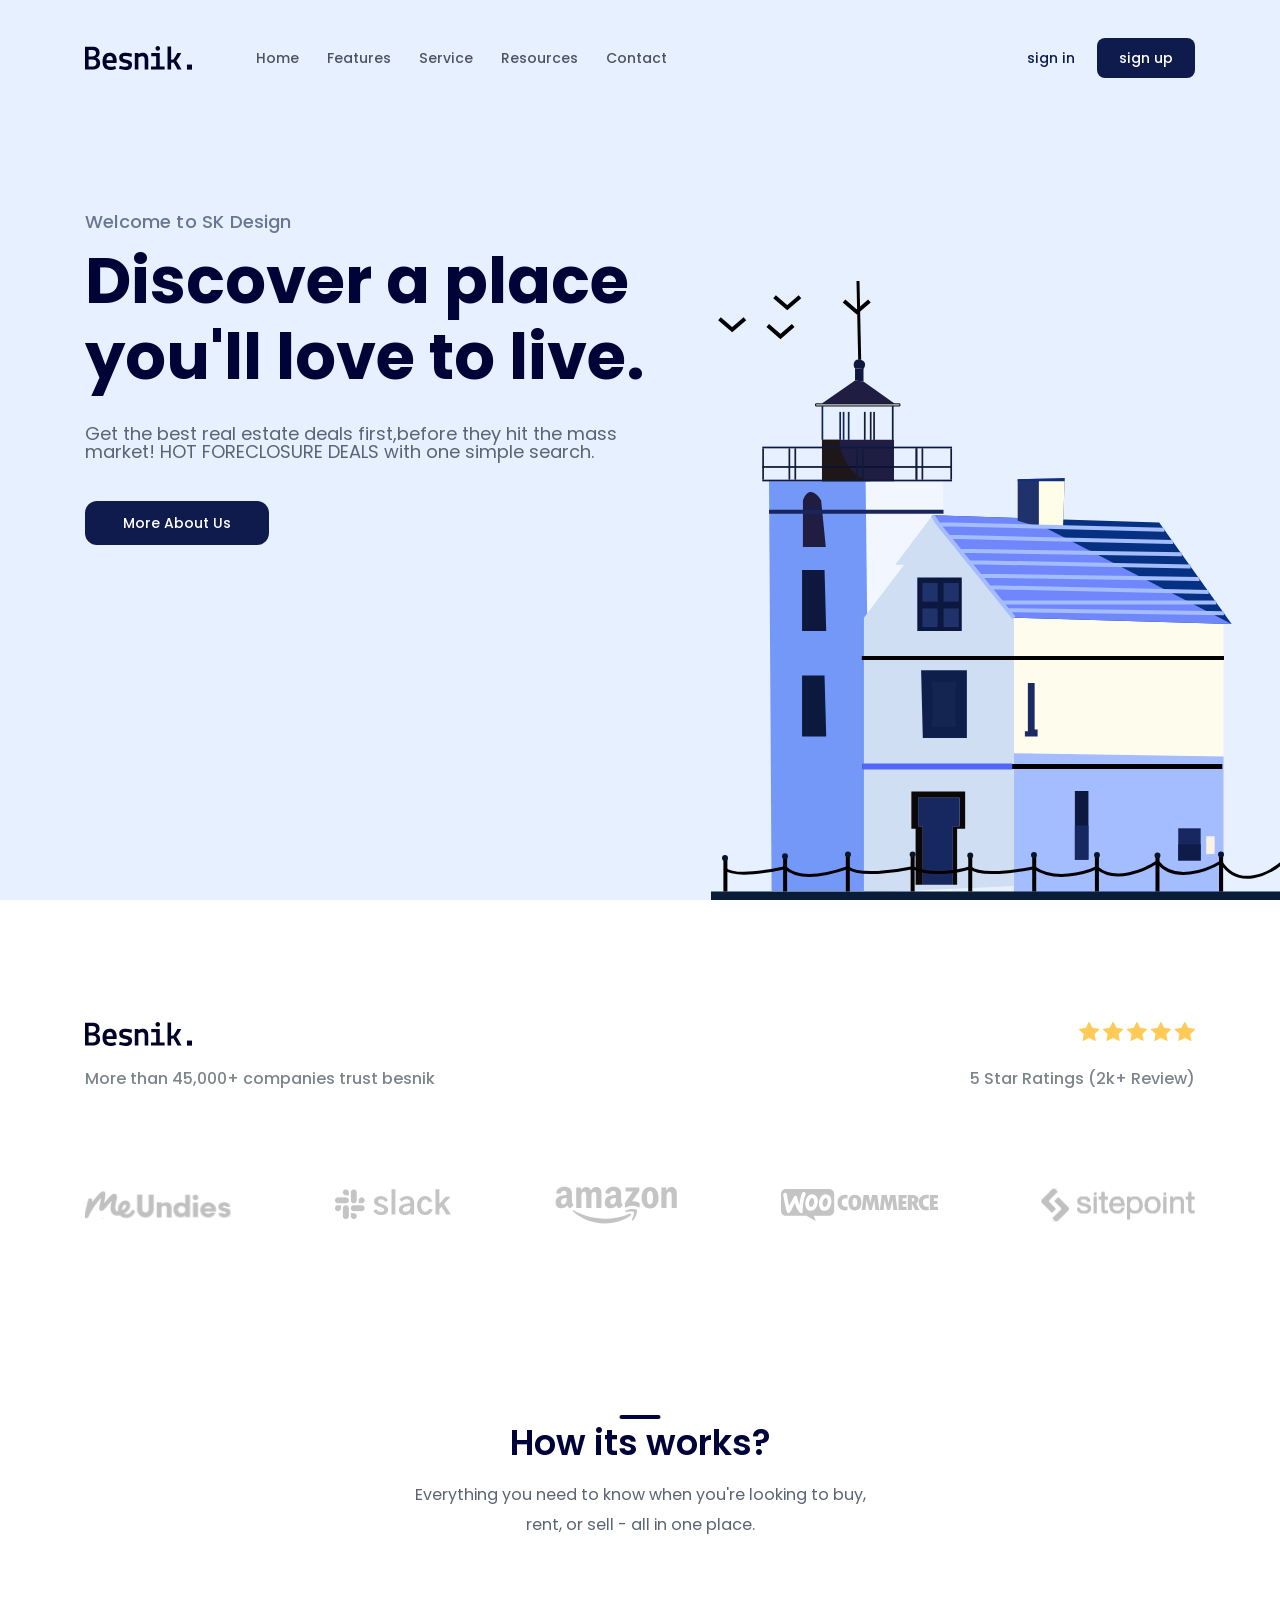
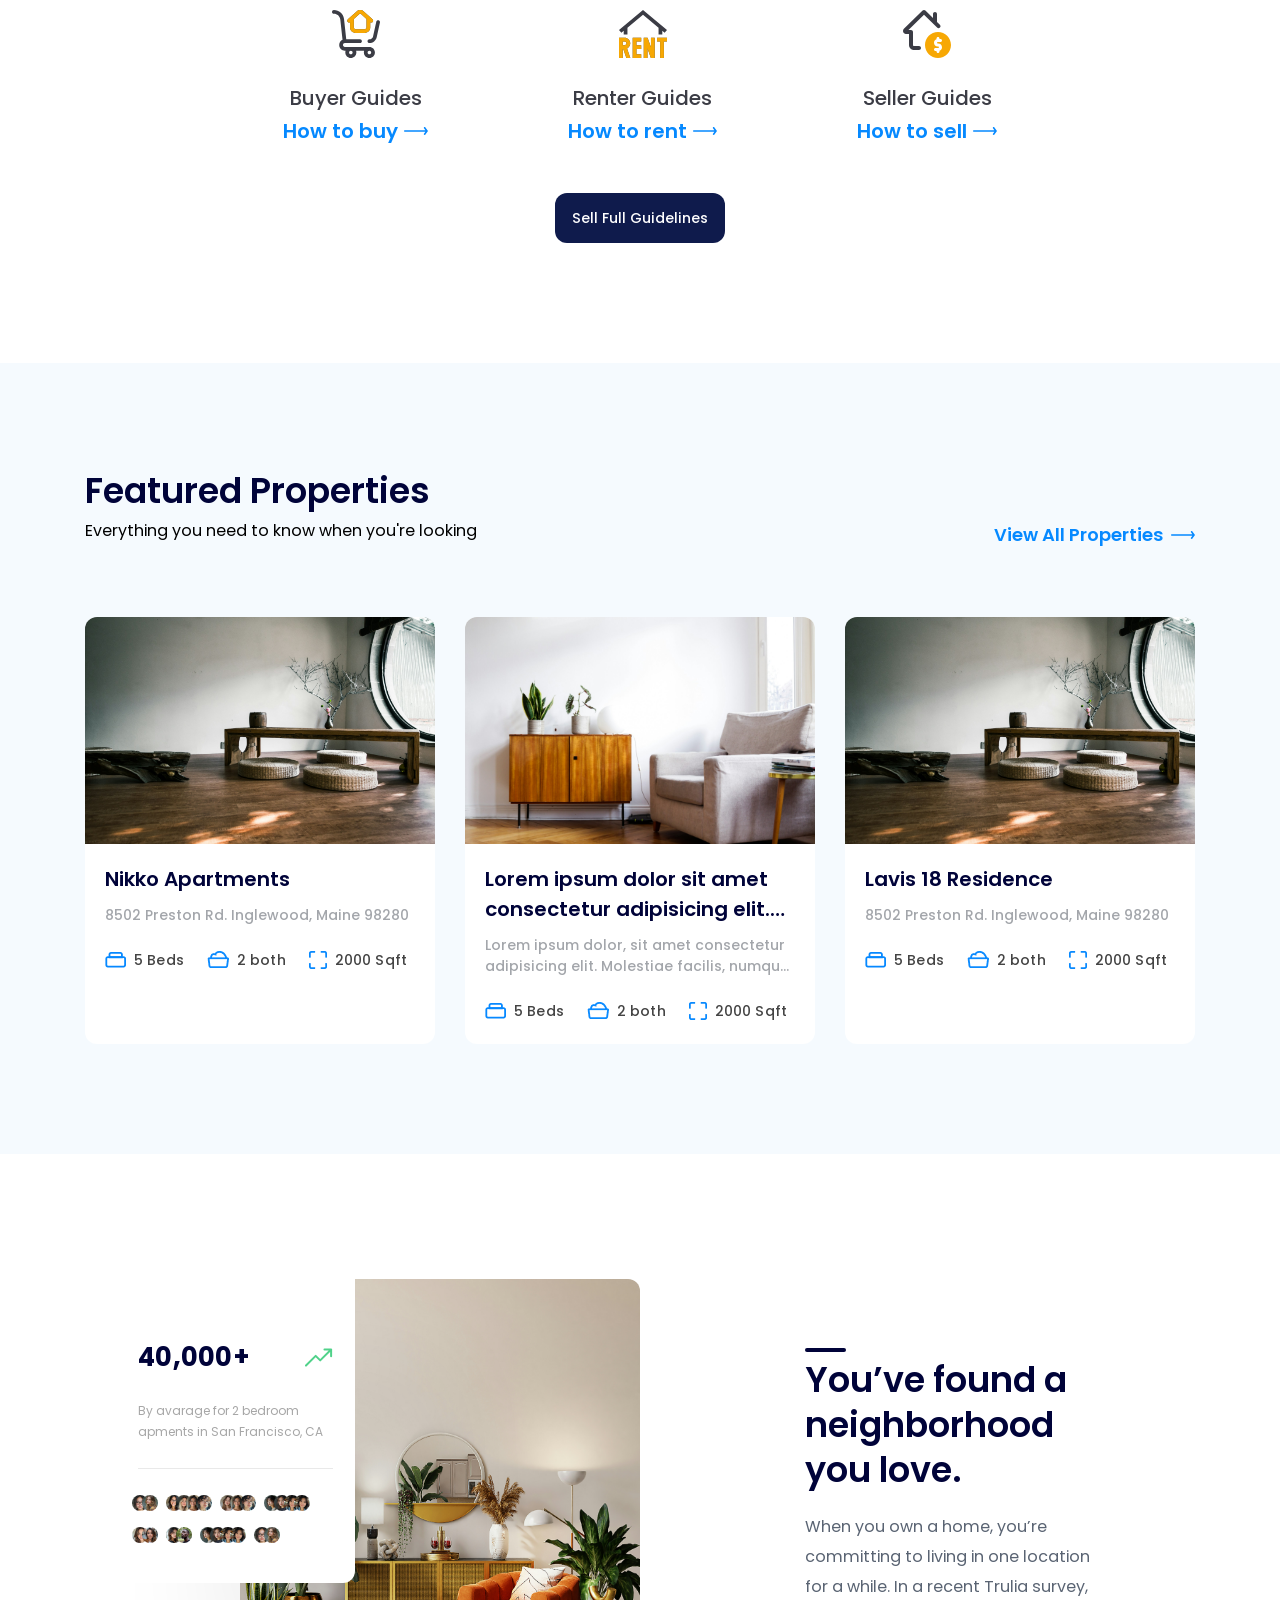
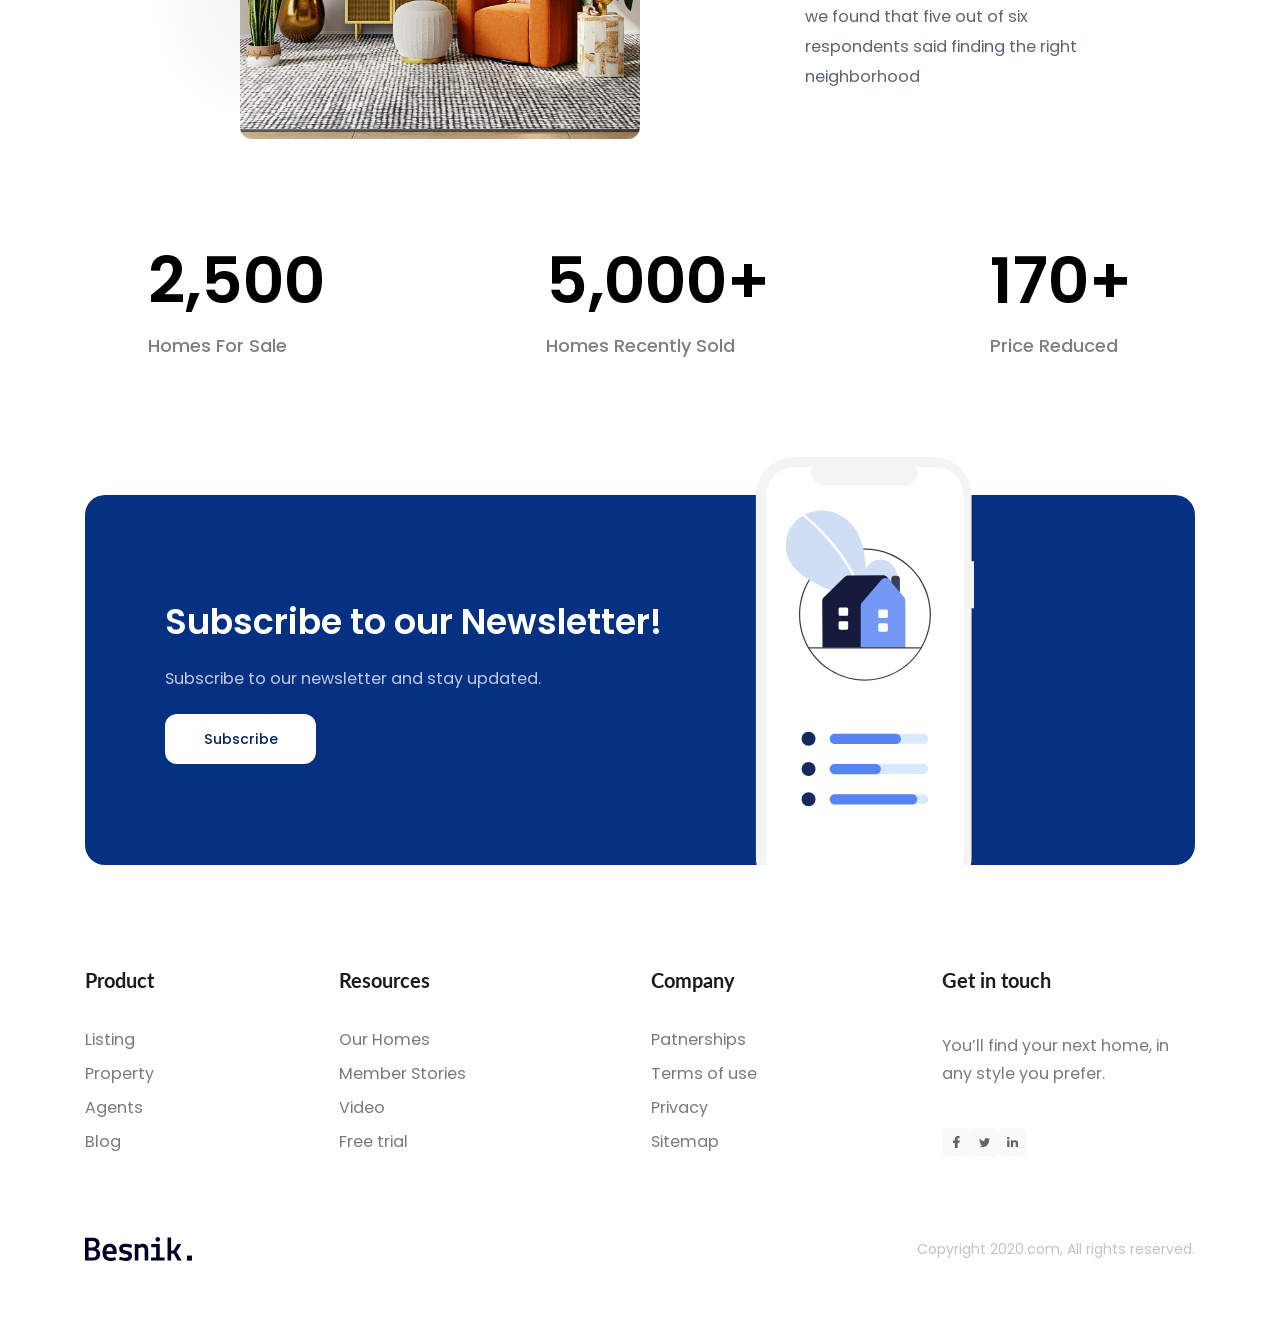
==== index.html @ 7d2c2325 "first commit" ====
<!DOCTYPE html>
<html lang="en">
<head>
    <meta charset="UTF-8">
    <meta name="viewport" content="width=device-width, initial-scale=1.0">
    <title>SK Design</title>
    <link rel="stylesheet" href="./assets/css/reset.css">
    <link rel="preconnect" href="https://fonts.googleapis.com">
    <link rel="preconnect" href="https://fonts.gstatic.com" crossorigin>
    <!-- <link href="https://fonts.googleapis.com/css2?family=EB+Garamond:ital,wght@0,400..800;1,400..800&family=Poppins:ital,wght@0,100;0,200;0,300;0,400;0,500;0,600;0,700;0,800;0,900;1,100;1,200;1,300;1,400;1,500;1,600;1,700;1,800;1,900&display=swap" rel="stylesheet"> -->
    <link rel="preconnect" href="https://fonts.googleapis.com">
    <link rel="preconnect" href="https://fonts.gstatic.com" crossorigin>
    <link href="https://fonts.googleapis.com/css2?family=EB+Garamond:ital,wght@0,400..800;1,400..800&family=Lato:ital,wght@0,100;0,300;0,400;0,700;0,900;1,100;1,300;1,400;1,700;1,900&family=Poppins:ital,wght@0,100;0,200;0,300;0,400;0,500;0,600;0,700;0,800;0,900;1,100;1,200;1,300;1,400;1,500;1,600;1,700;1,800;1,900&display=swap" rel="stylesheet">
    <link rel="stylesheet" href="./assets/font/stylesheet.css">
    <link rel="stylesheet" href="./assets/css/style.css">
</head>
<body>
    <main >
        <!-- header -->
        <header class="header">
            <div class="content">
                <nav class="navbar">
                    <!-- logo -->
                    <img src="./assets/img/Logo.svg" alt="SK Design</title>">
                    <!-- navigation -->
                    <ul>
                        <li><a href="#!">Home</a></li>
                        <li><a href="#!">Features</a></li>
                        <li><a href="#!">Service</a></li>
                        <li><a href="#!">Resources</a></li>
                        <li><a href="#!">Contact</a></li>
                    </ul>
                    <!-- action_btn -->
                    <div class="action">
                        <a href="#!" class="action-link">sign in</a>
                        <a href="#!" class="btn action_btn">sign up</a>
                    </div>

                </nav>
                <div class="hero">
                    <div class="info">
                        <p class="sub-title">Welcome to SK Design</p>
                        <h1 class="title">Discover a place you'll love to live.</h1>
                        <p class="desc">Get the best real estate deals first,before they hit the mass market! HOT FORECLOSURE DEALS with one simple search.</p>
                        <a href="#!" class="btn hero-cta">More About Us</a>
                    </div>

                    <img src="./assets/img/house illustration.svg" 
                    alt="Discover a place you'll love to live." 
                    class="hero-img">
                </div>
            </div>
        </header>

        <!-- clients -->
        <div class="clients">
            <div class="content">
                <div class="row">
                    <!-- logo -->
                    <img src="./assets/img/Logo.svg" alt="SK Design</title>">

                    <!-- stars -->
                     <div class="stars">
                        <img src="./assets/img/Star.png" alt="stars">
                     </div>
                </div>
                <div class="row row-desc">
                    <p class="desc">More than 45,000+ companies trust besnik</p>
                    <p class="desc">5 Star Ratings (2k+ Review)</p>
                </div>
                <div class="image">
                    <img src="./assets/img/clients-1.svg" alt="clients-1">
                    <img src="./assets/img/clients-2.png" alt="clients-2">
                    <img src="./assets/img/clients-3.svg" alt="clients-3">
                    <img src="./assets/img/clients-4.svg" alt="clients-4">
                    <img src="./assets/img/clients-5.svg" alt="clients-5">
                </div>
            </div>
        </div>

        <!-- Guides -->
        <div class="guides">
            <div class="content">
                <h2 class="sub-title">How its works?</h2>
                <p class="desc">Everything you need to know when you're looking to buy, rent, or sell - all in one place.</p>
            </div>

            <!-- list-guide -->
             <ul class="list-guide">
                <li class="guide-item">
                    <img src="./assets/img/list-guide-1.svg" alt="Buyer Guides" class="icon">
                    <h3 class="title">Buyer Guides</h3>
                    <a href="#!" class="link">
                        <span>How to buy</span>
                        <img src="./assets/img/arrow-Controls 2.svg" alt="" class="arrow">
                    </a>
                </li>
                <li class="guide-item">
                    <img src="./assets/img/list-guide-2.svg" alt="Renter Guides" class="icon">
                    <h3 class="title">Renter Guides</h3>
                    <a href="#!" class="link">
                        <span>How to rent</span>
                        <img src="./assets/img/arrow-Controls 2.svg" alt="" class="arrow">
                    </a>
                </li>
                <li class="guide-item">
                    <img src="./assets/img/list-guide-3.svg" alt="Seller Guides" class="icon">
                    <h3 class="title">Seller Guides</h3>
                    <a href="#!" class="link">
                        <span>How to sell</span>
                        <img src="./assets/img/arrow-Controls 2.svg" alt="" class="arrow">
                    </a>
                </li>
             </ul>

            <div class="guide-cta">
                <a href="#!" class="btn">Sell Full Guidelines</a>
            </div>
        </div>

        <!-- featured -->
         <div class="featured">
            <div class="content">
                <header>
                    <h2 class="sub-title">Featured Properties</h2>
                    <div class="row">
                        <p class="desc">Everything you need to know when you're looking</p>
                        <a href="#!" class="link">
                            <span>View All Properties</span>
                            <img src="./assets/img/arrow-Controls 2.svg" alt="arrow" class="arrow">
                        </a>
                    </div>
                </header>

                <div class="list">
                    <!-- item1 -->
                    <div class="item">
                        <a href="#!"><img src="./assets/img/feature_1.jpg" alt="Nikko Apartments" class="thumb"></a>
                        <div class="body">
                            <h3 class="title"><a href="#!">Nikko Apartments</a></h3>
                            <p class="desc">8502 Preston Rd. Inglewood, Maine 98280</p>
                            <div class="info">
                                <img src="./assets/img/label_1.svg" alt="" class="icon">
                                <span class="label">5 Beds</span>

                                <img src="./assets/img/label_2.png" alt="" class="icon">
                                <span class="label">2 both</span>

                                <img src="./assets/img/label_3.png" alt="" class="icon">
                                <span class="label">2000 Sqft</span>
                            </div>
                        </div>
                    </div>
                    <!-- item2 -->
                    <div class="item">
                        <a href="#!"><img src="./assets/img/feature_2.jpg" alt="CouCou Homestead" class="thumb"></a>
                        <div class="body">
                            <h3 class="title"><a href="#!" class="line-clamp">Lorem ipsum dolor sit amet consectetur adipisicing elit. Ut tempore sint labore sequi nulla corporis, quaerat laudantium ad expedita officiis?</a></h3>
                            <p class="desc line-clamp --line-clamp: 3;">Lorem ipsum dolor, sit amet consectetur adipisicing elit. Molestiae facilis, numquam iure vel aliquam non blanditiis aperiam aliquid, laborum distinctio dolorem doloremque aut dolore minus dignissimos laboriosam. Necessitatibus, esse quam!</p>
                            <div class="info">
                                <img src="./assets/img/label_1.svg" alt="" class="icon">
                                <span class="label">5 Beds</span>

                                <img src="./assets/img/label_2.png" alt="" class="icon">
                                <span class="label">2 both</span>

                                <img src="./assets/img/label_3.png" alt="" class="icon">
                                <span class="label">2000 Sqft</span>
                            </div>
                        </div>
                    </div>
                    <!-- item3 -->
                    <div class="item">
                        <a href="#!"><img src="./assets/img/feature_1.jpg" alt="Lavis 18 Residence" class="thumb"></a>
                        <div class="body">
                            <h3 class="title"><a href="#!">Lavis 18 Residence</a></h3>
                            <p class="desc">8502 Preston Rd. Inglewood, Maine 98280</p>
                            <div class="info">
                                <img src="./assets/img/label_1.svg" alt="" class="icon">
                                <span class="label">5 Beds</span>

                                <img src="./assets/img/label_2.png" alt="" class="icon">
                                <span class="label">2 both</span>

                                <img src="./assets/img/label_3.png" alt="" class="icon">
                                <span class="label">2000 Sqft</span>
                            </div>
                        </div>
                    </div>
                </div>
            </div>
         </div>

         <!-- STATS -->
          <div class="stats">
            <div class="content">
                <div class="row">
                    <div class="img-block">
                        <img class="image" src="./assets/img/stats_img.jpg" alt="stats">

                        <!-- trend -->
                        <div class="stats-trend">
                            <div class="row"><strong class="value">40,000+</strong>
                            <img src="./assets/img/Vector 120.svg" alt="vector" class="icon">
                        </div>
                            <p class="desc">By avarage for 2 bedroom apments in San Francisco, CA</p>
                            <div class="seprate"></div>
                            <div class="avatar-block">
                                <div class="avatar-group">
                                    <img src="./assets/img/uifaces-human-image.jpg" alt="" class="avatar">
                                    <img src="./assets/img/uifaces-human-image (1).jpg" alt="" class="avatar">
                                </div>
                                <div class="avatar-group">
                                    <img src="./assets/img/uifaces-human-image (2).jpg" alt="" class="avatar">
                                    <img src="./assets/img/uifaces-human-image (3).jpg" alt="" class="avatar">
                                    <img src="./assets/img/uifaces-human-image (14).jpg" alt="" class="avatar">
                                    <img src="./assets/img/uifaces-human-image (5).jpg" alt="" class="avatar">
                                </div>
                                <div class="avatar-group">
                                    <img src="./assets/img/uifaces-human-image (4).jpg" alt="" class="avatar">
                                    <img src="./assets/img/uifaces-human-image (14).jpg" alt="" class="avatar">
                                    <img src="./assets/img/uifaces-human-image (5).jpg" alt="" class="avatar">
                                </div>
                                <div class="avatar-group">
                                    <img src="./assets/img/uifaces-human-image (6).jpg" alt="" class="avatar">
                                    <img src="./assets/img/uifaces-human-image (7).jpg" alt="" class="avatar">
                                    <img src="./assets/img/uifaces-human-image (15).jpg" alt="" class="avatar">
                                    <img src="./assets/img/uifaces-human-image (15).jpg" alt="" class="avatar">
                                </div>
                                <div class="avatar-group">
                                    <img src="./assets/img/uifaces-human-image (8).jpg" alt="" class="avatar">
                                    <img src="./assets/img/uifaces-human-image (9).jpg" alt="" class="avatar">
                                </div>
                                <div class="avatar-group">
                                    <img src="./assets/img/uifaces-human-image (10).jpg" alt="" class="avatar">
                                    <img src="./assets/img/uifaces-human-image (11).jpg" alt="" class="avatar">
                                </div>
                                <div class="avatar-group">
                                    <img src="./assets/img/uifaces-human-image (6).jpg" alt="" class="avatar">
                                    <img src="./assets/img/uifaces-human-image (7).jpg" alt="" class="avatar">
                                    <img src="./assets/img/uifaces-human-image (15).jpg" alt="" class="avatar">
                                    <img src="./assets/img/uifaces-human-image (15).jpg" alt="" class="avatar">
                                </div>
                                <div class="avatar-group">
                                    <img src="./assets/img/uifaces-human-image.jpg" alt="" class="avatar">
                                    <img src="./assets/img/uifaces-human-image (1).jpg" alt="" class="avatar">
                                </div>
                            </div>
                         </div>
                    </div>
                    <div class="info">
                        <h2 class="sub-title">You’ve found a neighborhood you love.</h2>
                        <p class="desc">When you own a home, you’re committing to living in one location for a while.
                             In a recent Trulia survey, we found that five out of six respondents 
                             said finding the right neighborhood 
                        </p>
                    </div>
                </div>
                <div class="row qty-row">
                    <div class="qty-item">
                        <strong class="qty">2,500</strong>
                        <p class="qty-desc">Homes For Sale</p>
                    </div>
                    <div class="qty-item">
                        <strong class="qty">5,000+</strong>
                        <p class="qty-desc">Homes Recently Sold</p>
                    </div>
                    <div class="qty-item">
                        <strong class="qty">170+</strong>
                        <p class="qty-desc">Price Reduced</p>
                    </div>
                </div>
            </div>
          </div>

          <!-- Subscription -->
           <div class="subscription">
            <div class="content">
                <div class="body">
                    <div class="info">
                        <h2 class="sub-title">Subscribe to our Newsletter!</h2>
                        <p class="desc">Subscribe to our newsletter and stay updated.</p>
                        <a href=".#" class="btn">Subscribe</a>
                    </div>
                    <img src="./assets/img/subscription.svg" alt="" class="image">
                </div>
            </div>
           </div>

           <footer class="footer">
            <div class="content">
                <div class="row row-top">
                    <!-- product -->
                    <div class="column">
                        <h3 class="heading">Product</h3>
                        <ul class="list">
                            <li class="item"><a href="#!">Listing</a></li>
                            <li class="item"><a href="#!">Property</a></li>
                            <li class="item"><a href="#!">Agents</a></li>
                            <li class="item"><a href="#!">Blog</a></li>
                        </ul>
                    </div>

                    <!-- resources -->
                    <div class="column">
                        <h3 class="heading">Resources</h3>
                        <ul class="list">
                            <li class="item"><a href="#!">Our Homes</a></li>
                            <li class="item"><a href="#!">Member Stories</a></li>
                            <li class="item"><a href="#!">Video</a></li>
                            <li class="item"><a href="#!">Free trial</a></li>
                        </ul>
                    </div>
                    <!-- company -->
                    <div class="column">
                        <h3 class="heading">Company</h3>
                            <ul class="list">
                            <li class="item"><a href="#!">Patnerships</a></li>
                            <li class="item"><a href="#!">Terms of use</a></li>
                            <li class="item"><a href="#!">Privacy</a></li>
                            <li class="item"><a href="#!">Sitemap</a></li>
                        </ul>
                    </div>
                    <!-- get in touch -->
                    <div class="column">
                        <h3 class="heading">Get in touch</h3>
                        <p class="desc">You’ll find your next home, in any style you prefer.</p>
                        <div class="social">
                            <a href="#!" class="social-link"><img src="./assets/img/Facebook icon.svg" alt=""></a>
                            <a href="#!" class="social-link"><img src="./assets/img/twitter icon.svg" alt=""></a>
                            <a href="#!" class="social-link"><img src="./assets/img/lindedin icon.svg" alt=""></a>
                        </div>
                    </div>
                </div>
                <div class="row row-bottom">
                    <img src="./assets/img/Logo.svg" alt="" class="logo">
                    <p class="copywrite">Copyright 2020.com, All rights reserved.</p>
                </div>
            </div>
           </footer>
    </main>
</body>
</html>
---- assets/font/stylesheet.css ----
/* font Poppins */
@font-face {
    font-family: 'Poppins';
    src: url('Poppins/Poppins-Black.woff2') format('woff2'),
        url('Poppins/Poppins-Black.woff') format('woff');
    font-weight: 900;
    font-style: normal;
    font-display: swap;
}

@font-face {
    font-family: 'Poppins';
    src: url('Poppins/Poppins-ExtraBold.woff2') format('woff2'),
        url('Poppins/Poppins-ExtraBold.woff') format('woff');
    font-weight: bold;
    font-style: normal;
    font-display: swap;
}

@font-face {
    font-family: 'Poppins';
    src: url('Poppins/Poppins-BlackItalic.woff2') format('woff2'),
        url('Poppins/Poppins-BlackItalic.woff') format('woff');
    font-weight: 900;
    font-style: italic;
    font-display: swap;
}

@font-face {
    font-family: 'Poppins';
    src: url('Poppins/Poppins-ExtraBoldItalic.woff2') format('woff2'),
        url('Poppins/Poppins-ExtraBoldItalic.woff') format('woff');
    font-weight: bold;
    font-style: italic;
    font-display: swap;
}

@font-face {
    font-family: 'Poppins';
    src: url('Poppins/Poppins-BoldItalic.woff2') format('woff2'),
        url('Poppins/Poppins-BoldItalic.woff') format('woff');
    font-weight: bold;
    font-style: italic;
    font-display: swap;
}

@font-face {
    font-family: 'Poppins';
    src: url('Poppins/Poppins-Bold.woff2') format('woff2'),
        url('Poppins/Poppins-Bold.woff') format('woff');
    font-weight: bold;
    font-style: normal;
    font-display: swap;
}

@font-face {
    font-family: 'Poppins';
    src: url('Poppins/Poppins-ExtraLight.woff2') format('woff2'),
        url('Poppins/Poppins-ExtraLight.woff') format('woff');
    font-weight: 200;
    font-style: normal;
    font-display: swap;
}

@font-face {
    font-family: 'Poppins';
    src: url('Poppins/Poppins-Light.woff2') format('woff2'),
        url('Poppins/Poppins-Light.woff') format('woff');
    font-weight: 300;
    font-style: normal;
    font-display: swap;
}

@font-face {
    font-family: 'Poppins';
    src: url('Poppins/Poppins-Italic.woff2') format('woff2'),
        url('Poppins/Poppins-Italic.woff') format('woff');
    font-weight: normal;
    font-style: italic;
    font-display: swap;
}

@font-face {
    font-family: 'Poppins';
    src: url('Poppins/Poppins-ExtraLightItalic.woff2') format('woff2'),
        url('Poppins/Poppins-ExtraLightItalic.woff') format('woff');
    font-weight: 200;
    font-style: italic;
    font-display: swap;
}

@font-face {
    font-family: 'Poppins';
    src: url('Poppins/Poppins-MediumItalic.woff2') format('woff2'),
        url('Poppins/Poppins-MediumItalic.woff') format('woff');
    font-weight: 500;
    font-style: italic;
    font-display: swap;
}

@font-face {
    font-family: 'Poppins';
    src: url('Poppins/Poppins-Medium.woff2') format('woff2'),
        url('Poppins/Poppins-Medium.woff') format('woff');
    font-weight: 500;
    font-style: normal;
    font-display: swap;
}

@font-face {
    font-family: 'Poppins';
    src: url('Poppins/Poppins-LightItalic.woff2') format('woff2'),
        url('Poppins/Poppins-LightItalic.woff') format('woff');
    font-weight: 300;
    font-style: italic;
    font-display: swap;
}

@font-face {
    font-family: 'Poppins';
    src: url('Poppins/Poppins-Regular.woff2') format('woff2'),
        url('Poppins/Poppins-Regular.woff') format('woff');
    font-weight: normal;
    font-style: normal;
    font-display: swap;
}

@font-face {
    font-family: 'Poppins';
    src: url('Poppins/Poppins-SemiBold.woff2') format('woff2'),
        url('Poppins/Poppins-SemiBold.woff') format('woff');
    font-weight: 600;
    font-style: normal;
    font-display: swap;
}

@font-face {
    font-family: 'Poppins';
    src: url('Poppins/Poppins-SemiBoldItalic.woff2') format('woff2'),
        url('Poppins/Poppins-SemiBoldItalic.woff') format('woff');
    font-weight: 600;
    font-style: italic;
    font-display: swap;
}

@font-face {
    font-family: 'Poppins';
    src: url('Poppins/Poppins-ThinItalic.woff2') format('woff2'),
        url('Poppins/Poppins-ThinItalic.woff') format('woff');
    font-weight: 100;
    font-style: italic;
    font-display: swap;
}

@font-face {
    font-family: 'Poppins';
    src: url('Poppins/Poppins-Thin.woff2') format('woff2'),
        url('Poppins/Poppins-Thin.woff') format('woff');
    font-weight: 100;
    font-style: normal;
    font-display: swap;
}
---- assets/css/style.css ----
* {
    box-sizing: border-box;
}

:root {
    --primary-color: #0F1B4C;
}

html {
    font-size: 62.5%;
}

body {
    font-size: 1.6rem;
    font-family: 'Poppins', sans-serif;
}

a {
    text-decoration: none;
}

.btn {
    display: inline-block;
    min-width: 98px;
    padding: 18px 16px;
    border-radius: 12px;
    background: var(--primary-color);
    color: #FFF;
    text-align: center;
    font-size: 1.4rem;
    font-weight: 500;
}

.btn:hover {
    opacity: 0.9;
}

/* common */
.content {
    width: 1110px;
    margin-left: auto;
    margin-right: auto;
    max-width: calc(100% - 48px);
}

.line-clamp {
    display: -webkit-box;
    -webkit-line-clamp: var(--line-clamp, 2);
    -webkit-box-orient: vertical;
    overflow: hidden;
    line-clamp: var(--line-clamp, 2);
}


.header {
    
    position: relative;
    background-color: #E6F0FF;
    height: 100vh;
}

.navbar {
    display: flex;
    align-items: center;
    padding-top: 38px;
}

.navbar ul {
    display: flex;
    margin-left: 50px;
}

.navbar .action {
    margin-left: auto;
}

.navbar ul a {
    color: #4F5361;
    font-size: 1.4rem;
    font-weight: 500;
    padding: 8px 14px;
}

.navbar ul a:hover{
    text-decoration: underline;
}

.navbar .action-link {
    color: var(--primary-color);
    font-size: 1.4rem;
    font-weight: 500;
}

.navbar .action .action_btn {
    padding: 13px 16px;
    margin-left: 18px;
    border-radius: 8px;
}

.hero {
    margin-top: 130px;
}

.hero .info {
    width: 51%
}

.hero .sub-title {
    color: #687690;
    font-size: 1.8rem;
    font-weight: 500;
    line-height: 1.5;
    letter-spacing: 0.01em;
}

.hero .title {
    margin-top: 8px;
    color: #000336;
    font-size: 6.4rem;
    font-weight: 700;
    line-height: 1.19;
}

.hero .desc {
    margin-top: 30px;
    color: #5A6473;
    font-size: 1.8rem;
    font-weight: 400;
}

.hero .hero-cta {
    margin-top: 40px;
    padding: 15px 38px;
}

.hero-img {
    position: absolute;
    bottom: 0;
    right: calc((100vw - 1110px) / 2 - 100px);
}

/* clients */

.clients {
    margin-top: 122px;
}
.clients .row {
    display: flex;
    justify-content: space-between;
}

.clients .desc {
    color: #7D8589;
    font-family: Poppins;
    font-size: 1.6rem;
    font-weight: 500;
    line-height: 1.25; /* 125% */
}

.clients .row-desc {
    margin-top: 23px;
}

.clients .image {
    display: flex;
    justify-content: space-between;
    margin-top: 96px;
}

/* guide */

.guides {
    margin-top: 200px;
}

.guides .sub-title {
    position: relative;
    color: #000339;
    text-align: center;
    font-size: 3.5rem;
    font-weight: 600;
    line-height: 1; /* 100% */
}

.guides .sub-title::before {
    position: absolute;
    top: -10px;
    left: 50%;
    transform: translateX(-50%);
    content: '';
    display: inline-block;
    width: 41px;
    height: 4px;
    border-radius: 12px;
    background: #000339;
}

.guides .desc {
    margin: 20px auto 0;
    width: 459px;
    max-width: 100%;
    color: #5A6473;
    text-align: center;
    font-size: 1.6rem;
    font-weight: 400;
    line-height: 1.875;
}

.list-guide {
    display: flex;
    justify-content: center;
    margin-top: 70px;
}

.guide-item {
    margin: 0 70px;
    text-align: center;
}

.guide-item .title {
    margin-top: 26px;
    color: #3B3C45;
    font-size: 2rem;
    font-weight: 500;
    line-height: 1.1; /* 110% */
}

.guide-item .link {
    display: flex;
    align-items: center;
    margin-top: 10px;
    color: #0689FF;
    font-weight: 600;
    line-height: 1.1;
    font-size: 2rem;
}

.guide-item .link .arrow {
    margin-left: 6px;

}

.guide-cta {
    display: flex;
    justify-content: center;
    margin-top: 50px;
}


.guide-cta .btn {
    min-width: 170px;
}

/* feature */

.featured {
    margin-top: 120px;
    background: #F5FAFE;
    padding: 110px 0;
}
.featured .sub-title {
    color: #000339;
    font-size: 3.5rem;
    font-weight: 600;
    line-height: 1; /* 100% */
}

.featured .row {
    display: flex;
    justify-content: space-between;
    margin-top: 15px;
}

.featured .row-desc {
    color: #5A6473;
    font-size: 1.6rem;
    font-weight: 400;
    line-height: 1.875;
}

.featured .link {
    display: flex;
    align-items: center;
    color: #0689FF;
    text-align: right;
    font-size: 1.8rem;
    font-weight: 600;
}

.featured .link .arrow {
    margin-left: 8px;
}

.featured .list {
    display: flex;
    gap: 30px;
    margin-top: 70px;
}

.featured .item {
    flex: 1;
    background: #fff;
    border-radius: 12px;
    /* overflow: hidden; */
}

.featured .item .thumb {
    width: 100%;
    height: 227px;
    object-fit: cover;
    border-top-left-radius: 12px;
    border-top-right-radius: 12px;
}

.featured .item .body {
    padding: 17px 20px 24px;
}

.featured .item .title a {
    color: #000339;
    font-size: 2rem;
    font-weight: 600;
    line-height: 1.5; 
}

.featured .item .title a:hover {
    text-decoration: underline;
    color: #162ae0;
}

.featured .item .desc {
    margin-top: 11px;
    color: #A3A6AB;
    font-size: 1.4rem;
    font-weight: 500;
    line-height: 1.5;
    word-break: break-all;
}

.featured .item .info {
    display: flex;
    align-items: center;
    margin-top: 24px;
}

.featured .item  .icon {
    margin-left: 23px;
}

.featured .item  .icon:first-child {
    margin-left: 0;
}

.featured .item  .label {
    margin-left: 8px;
    color: #444;
    font-size: 1.4rem;
    font-weight: 500;
    letter-spacing: 0.01em;
}

.stats {
    margin-top: 75px;
    padding: 50px 0;
}

.stats .content {
    width: 1048px;
}

.stats .row {
    display: flex;
}

.stats .img-block, 
.stats .info {
    width: 50%;
}

.stats .img-block {
    position: relative;
}

.stats .img-block .image {
    display: block;
    margin-left: auto;
    width: 400px;
    height: 460px;
    border-radius: 12px;
    object-fit: cover;
}

.stats .info {
    padding: 79px 0 0 165px;
}


.stats .sub-title {
    position: relative;
    width: 269px;
    color: #000339;
    font-size: 3.5rem;
    font-weight: 600;
    line-height: 1.28; /* 128.571% */
}

.stats .sub-title::before {
    top: -10px;
    position: absolute;
    content: " ";
    display: block;
    width: 41px;
    height: 4px;
    border-radius: 12px;
    background: #000339;
}


.stats .info .desc {
    margin-top: 20px;
    width: 309px;
    color: #5A6473;
    font-size: 1.6rem;
    font-weight: 400;
    line-height: 1.875;
}

.stats-trend {
    position: absolute;
    top: 0;
    left: 0;
    width: 239px;
    padding: 45px 22px 40px;
    border-radius: 0 0 12px 12px;
    background: #FFF;
    box-shadow: 90px 85px 100px 0 rgba(0, 0, 0, 0.06);
}

.stats-trend .value {
    color: #000339;
    font-size: 2.6rem;
    font-weight: 700;
    line-height: 2.6;
    letter-spacing: 0.01em;
}

.stats-trend .icon {
    margin-left: auto;
}

.stats-trend .desc {
    margin-top: 8px;
    color: #A7A7A7;
    font-size: 1.2rem;
    font-weight: 400;
    line-height: 1.8;
}

.stats-trend .seprate {
    margin-top: 25px;
    height: 1.2px;
    flex-shrink: 0;
    background: #E9E9E9;
}

.stats .avatar-block {
    display: flex;
    flex-wrap: wrap;
    margin-top: 26px;
    gap: 16px 14px;
}

.stats .avatar-group {
    display: flex;
}

.stats .avatar {
    width: 16px;
    height: 16px;
    margin-left: -6px;
    border-radius: 50%;
    object-fit: cover;
}

.stats .qty-row {
    justify-content: space-between;
    margin-top: 110px;
    padding: 0 32px;
}

.qty-row .qty {
    color: #000;
    font-size: 6.4rem;
    font-weight: 600;
}

.qty-row .qty-desc {
    margin-top: 24px;
    color: #7B8087;
    font-size: 1.8rem;
    font-weight: 500;
}

/* subscription */

.subscription {
    margin-top: 90px;
}

.subscription .body {
    position: relative;
    display: flex;
    align-items: center;
    height: 370px;
    border-radius: 20px;
    background: #063183;
}

.subscription .info {
    padding: 0 80px;
    width: 671px;
    max-width: 100%
}

.subscription .sub-title {
    color: #FFF;
    font-size: 3.5rem;
    font-weight: 600;
    line-height: 1.5; /* 100% */
}

.subscription .desc {
    margin-top: 15px;
    color: #FFF;
    font-size: 1.6rem;
    font-weight: 400;
    line-height: 1.875;
    opacity: 0.75;
}

.subscription .btn {
    margin-top: 20px;
    min-width: 151px;
    border-radius: 12px;
    color: #002366;
    background: #FFF;
}

.subscription .image {
    position: absolute;
    bottom: 0;
    right: 221px;
}

.footer {
    margin-top: 55px;
    padding: 50px 0 58px;
}

.footer .row {
    display: flex;
    /* justify-content: space-between;
    align-items: center; */
}

.footer .row-top {
    gap: 185px;
}

.footer .heading {
    color: #1C1C1D;
    font-family: Lato, sans-serif;
    font-size: 2rem;
    font-weight: 700;
}

.footer .list, .footer .desc {
    margin-top: 42px;
}

.footer .list .item {
    margin-top: 18px;
}

.footer .item a {
    white-space: nowrap;
    color: #7A7A7E;
    font-size: 1.6rem;
    font-weight: 400;
}

.footer .desc {
    color: #7A7A7E;
    font-size: 1.6rem;
    font-weight: 400;
    line-height: 1.75; /* 175% */
}

.footer .social {
    margin-top: 40px;
    display: flex;
}

.footer .social-link {
    display: flex;
    align-items: center;
    justify-content: center;
    width: 28px;
    height: 28px;
}

.footer .social-link:hover {
    background-color: #ccc;
    border-radius: 3px;
}

.footer .row-bottom {
    display: flex;
    align-items: center;
    justify-content: space-between;
    margin-top: 81px;
}

.footer .row-bottom p {
    color: #C2C2C2;
    font-size: 1.4rem;
    font-weight: 400;
}
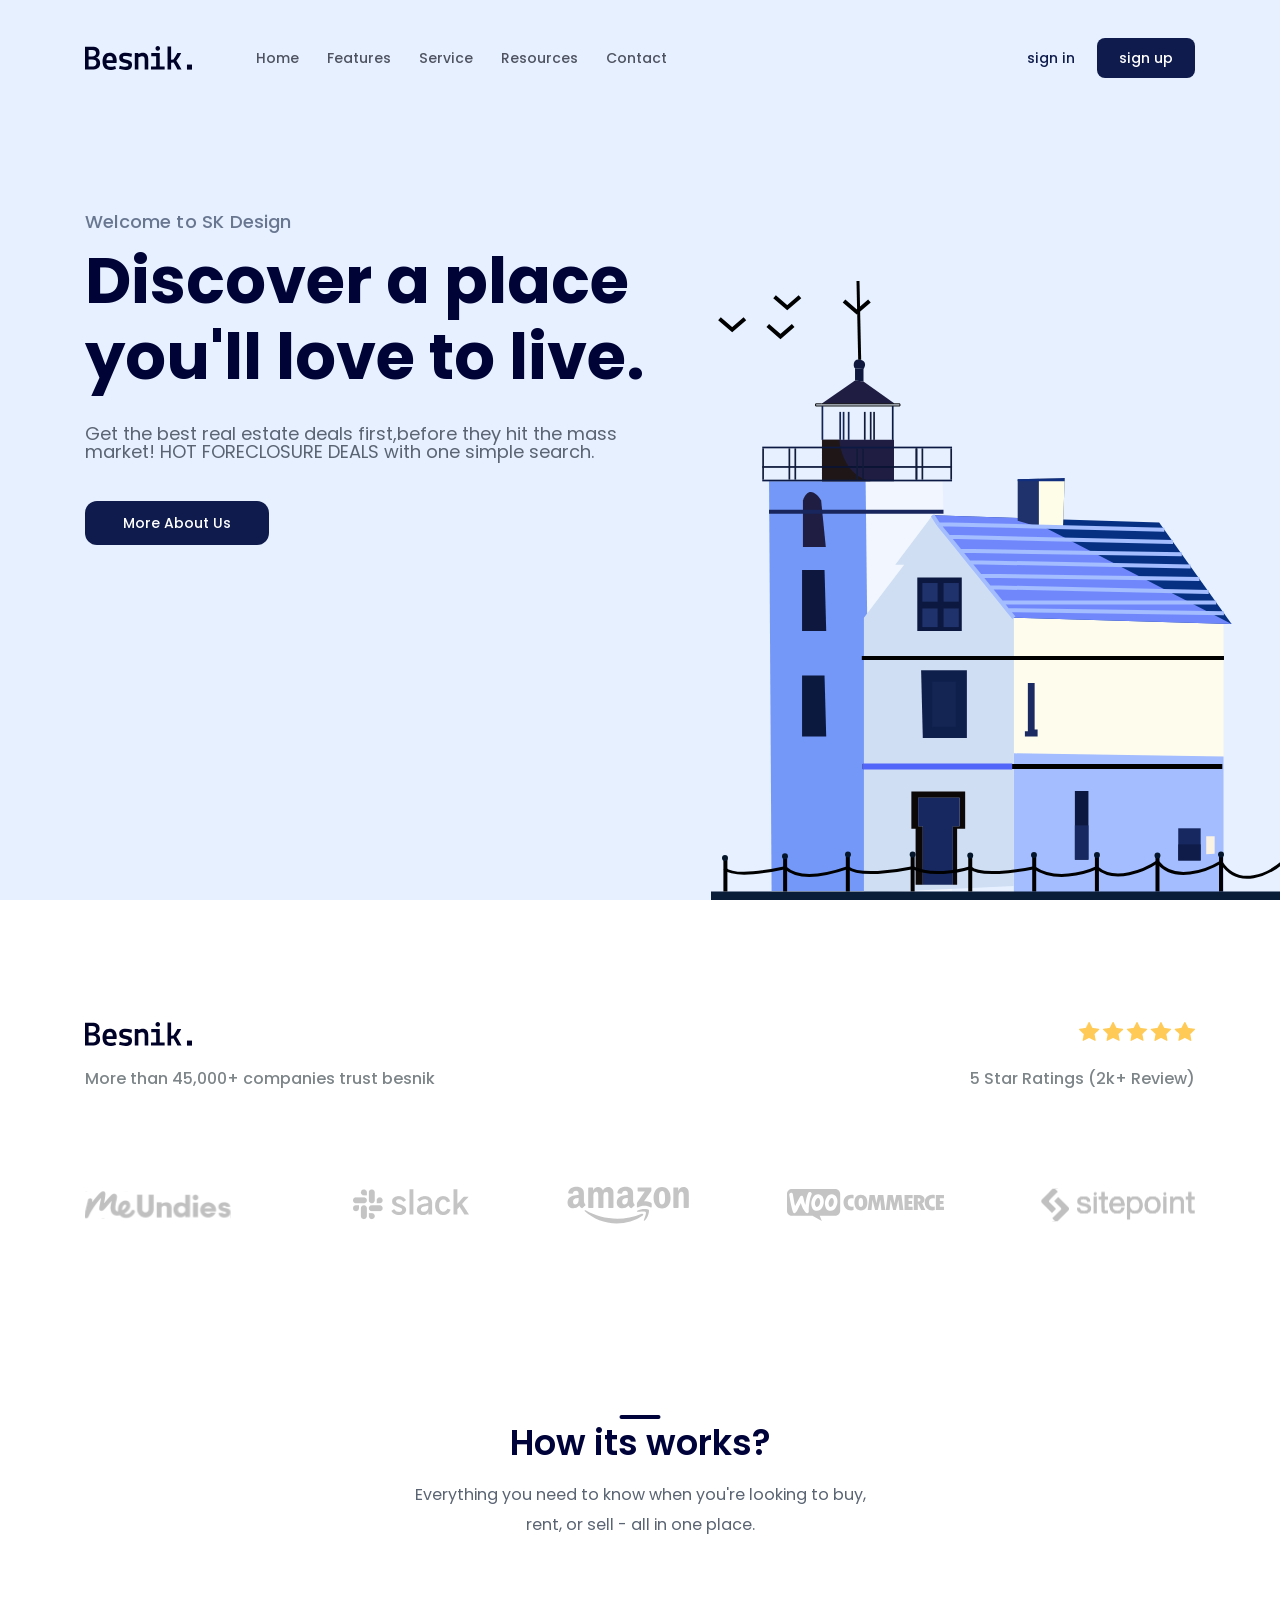
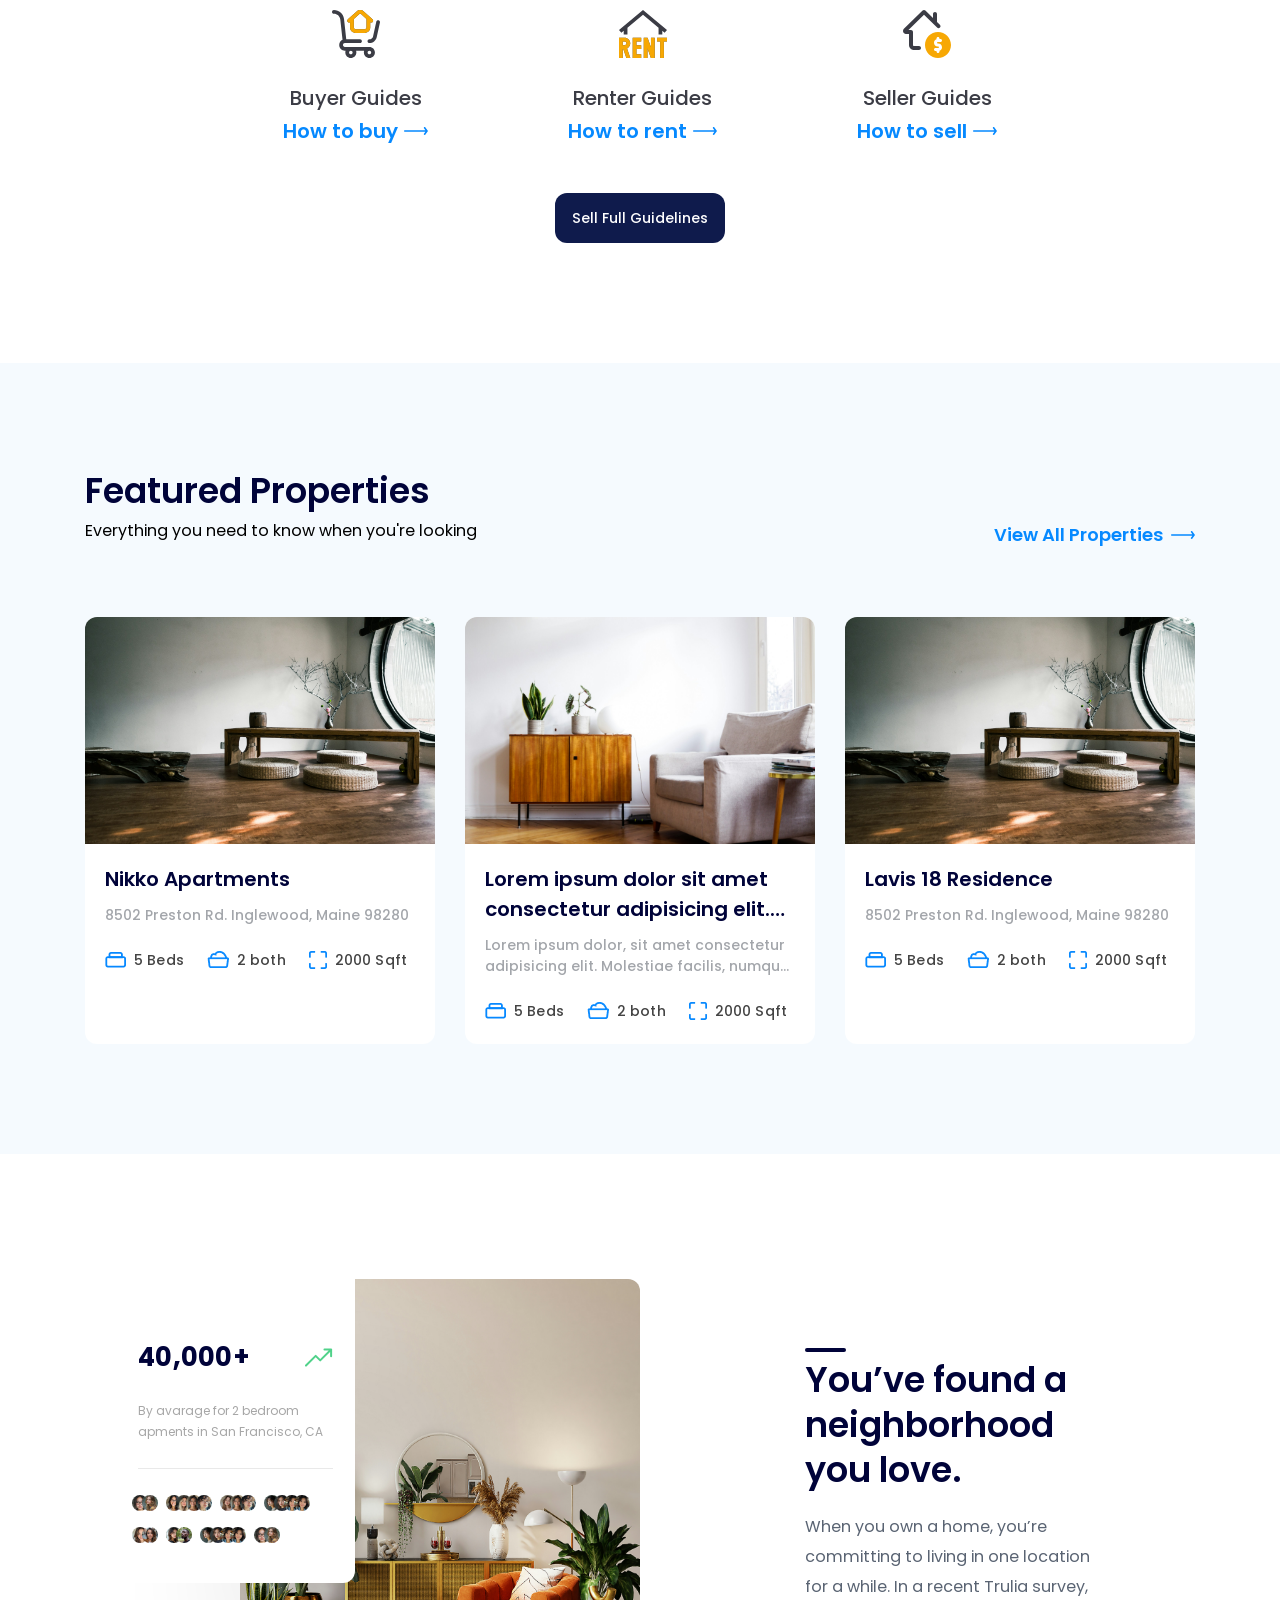
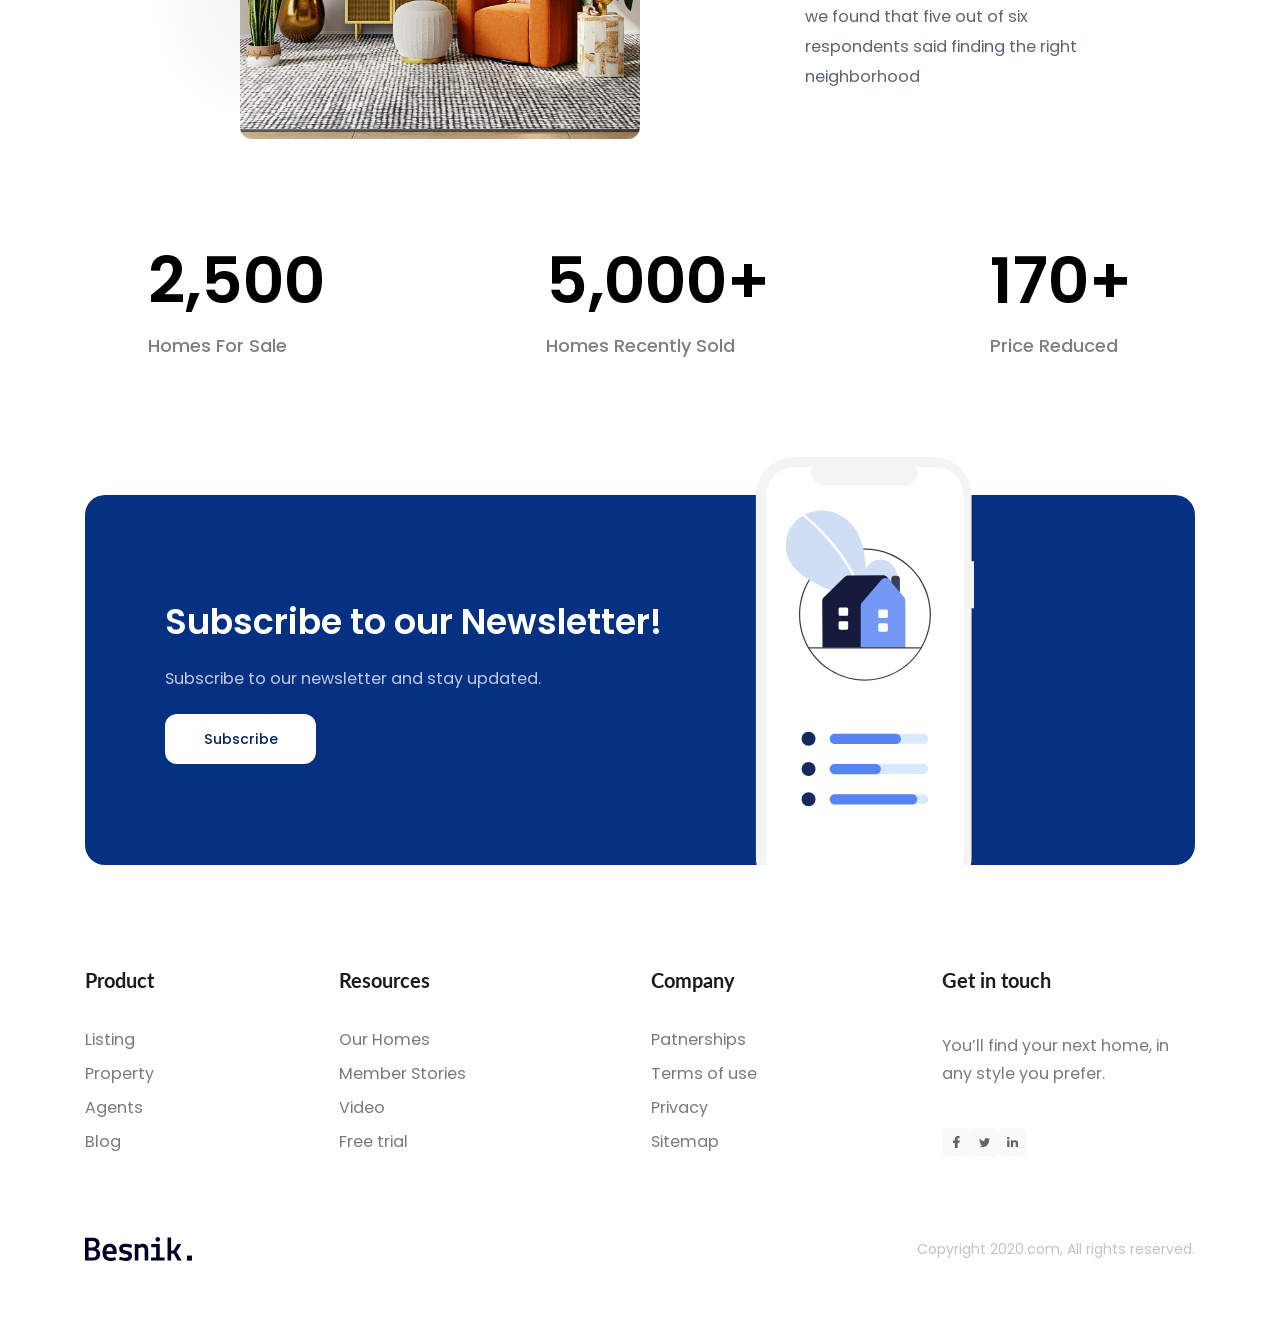
==== commit 33670510: "complete responsive" ====
--- a/index.html
+++ b/index.html
@@ -13,6 +13,7 @@
     <link href="https://fonts.googleapis.com/css2?family=EB+Garamond:ital,wght@0,400..800;1,400..800&family=Lato:ital,wght@0,100;0,300;0,400;0,700;0,900;1,100;1,300;1,400;1,700;1,900&family=Poppins:ital,wght@0,100;0,200;0,300;0,400;0,500;0,600;0,700;0,800;0,900;1,100;1,200;1,300;1,400;1,500;1,600;1,700;1,800;1,900&display=swap" rel="stylesheet">
     <link rel="stylesheet" href="./assets/font/stylesheet.css">
     <link rel="stylesheet" href="./assets/css/style.css">
+    <link rel="stylesheet" href="./assets/css/responsive.css">
 </head>
 <body>
     <main >
@@ -70,10 +71,10 @@
                 </div>
                 <div class="image">
                     <img src="./assets/img/clients-1.svg" alt="clients-1">
-                    <img src="./assets/img/clients-2.png" alt="clients-2">
+                    <img src="./assets/img/clients-2.png" alt="clients-2" style="margin-left: 24px;">
                     <img src="./assets/img/clients-3.svg" alt="clients-3">
                     <img src="./assets/img/clients-4.svg" alt="clients-4">
-                    <img src="./assets/img/clients-5.svg" alt="clients-5">
+                    <img class="sitepoint" src="./assets/img/clients-5.svg" alt="clients-5">
                 </div>
             </div>
         </div>
--- a/assets/css/style.css
+++ b/assets/css/style.css
@@ -53,7 +53,6 @@
 
 
 .header {
-    
     position: relative;
     background-color: #E6F0FF;
     height: 100vh;
--- a/assets/css/responsive.css
+++ b/assets/css/responsive.css
@@ -0,0 +1,214 @@
+@media screen and (max-width: 768px) {
+    .header {
+        width: 100%;
+        height: auto;
+        padding-bottom: 100px;
+    }
+
+    .navbar ul {
+        display: none;
+    }
+
+    .hero {
+        margin-top: 50px;
+    }
+
+    .hero .info {
+        width: 100%;
+    }
+
+    .hero .title {
+        font-size: 3rem;
+        width: 86%;
+    }
+
+    .hero .desc {
+        width: 86%;
+        margin-top: 8px;
+        font-size: 1.4rem;
+    }
+
+    .hero .hero-cta {
+        margin-top: 36px;
+        padding: 15px 20px;
+    }
+
+    .hero-img {
+        width: 141px;
+        height: 153px;
+        object-fit: cover;
+        right: 0;
+    }
+
+    /* clients */
+    .clients {
+        margin-top: 60px;
+    }
+
+    .clients .row-desc {
+        margin-top: 18px;
+        flex-direction: column;
+        gap: 8px;
+        width: 86%;
+    }
+
+    .clients .image {
+        margin-top: 40px;
+        display: grid;
+        grid-template-columns: repeat(2, 1fr);
+        grid-template-areas: "aa bb" "cc dd" "ee ee";
+        gap: 20px;
+    }
+
+    .sitepoint {
+        grid-area: ee;
+        margin-left: auto;
+        margin-right: auto;
+    }
+
+    .guides {
+        margin-top: 50px;
+    }
+
+    .list-guide {
+        flex-direction: column;
+        justify-content: center;
+        gap: 50px;
+    }
+
+    .guide-item .title {
+        margin-top: 12px;
+    }
+
+    .list-guide .link {
+        display: block;
+        margin-left: 0;
+        margin-right: 0;
+    }
+
+    .featured {
+        margin-top: 70px;
+        padding: 60px 0;
+    }
+
+    .featured .row {
+        flex-direction: column;
+        gap: 10px;
+    } 
+
+    .featured .sub-title {
+        font-size: 3rem;
+    }
+
+    .featured .list {
+        display: flex;
+        overflow-x: auto;
+        scroll-snap-type: x mandatory;
+        gap: 16px;
+    }
+    
+    .featured .item {
+        min-width: 100%;
+        flex-shrink: 0;
+        scroll-snap-align: start;
+    }
+
+    .stats {
+        margin-top: 20px;
+    }
+
+    .stats .img-block, 
+    .stats .info {
+        width: 100%;
+    }
+
+    .stats .img-block .image {
+        width: 100%;
+    }
+
+    .stats-trend {
+        width: 230px;
+        padding: 10px;
+        box-shadow: 1px 1px 4px rgba(0, 0, 0, 0.5);
+        border-radius: 12px 0 12px 12px;
+    }
+
+    .stats-trend .value {
+        font-size: 1.6rem;
+    }
+    
+    .stats-trend .desc {
+        margin-top: 3px;
+    }
+
+    .stats .row {
+        flex-direction: column;
+    }
+
+    .stats .info {
+        padding: 79px 0 0 0px;
+    }
+
+    .stats .qty-row {
+        margin-top: 30px;
+        flex-direction: row;
+        padding: 0;
+        gap: 10px;
+
+    }
+
+    .qty-row .qty {
+        font-size: 3.4rem;
+    }
+
+    .qty-row .qty-desc {
+        font-size: 1.2rem;
+    }
+
+    .subscription  {
+        margin-top: 20px;
+    }
+
+    .subscription .body {
+        height: 300px;
+    }
+
+    .subscription .info {
+        padding-left: 10px;
+    }
+
+    .subscription .sub-title {
+        font-size: 2rem;
+    }
+
+    .subscription .desc {
+        width: 60%;
+        margin-top: 8px;
+        font-size: 1.2rem;
+    }
+
+    .subscription .btn {
+        margin-top: 10px;
+        min-width: 120px;
+    }
+
+    .subscription .image {
+        width: 48%;
+        right: -8px;
+    }
+
+    .footer {
+        margin-top: 20px;
+        padding: 25px 0 58px;
+    }
+
+    .footer .row-top {
+        display: none;
+    }
+
+    .footer .row-bottom {
+        flex-direction: column;
+        gap: 10px;
+        margin-top: 30px;
+    }
+}
